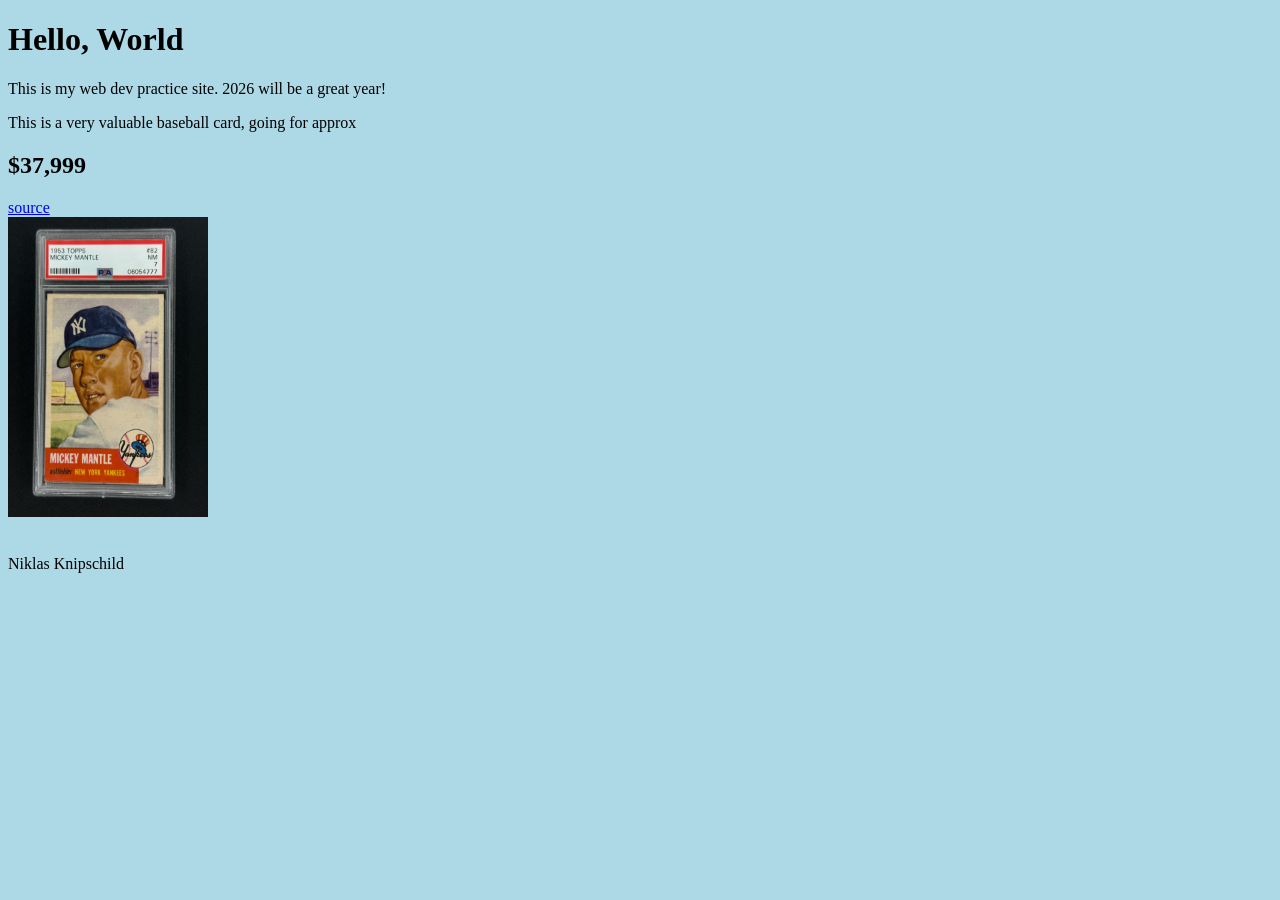
==== index.html @ 01445cd8 "baseball card update" ====
<!DOCTYPE html>
<html lang="en">
<head>
  <meta charset="UTF-8" />
  <title>Sport Cards</title>
</head>
<body style="background-color: lightblue;">
  <h1>Hello, World</h1>
  <p>This is my web dev practice site. 2026 will be a great year!</p>
  <p>This is a very valuable baseball card, going for approx <h2>$37,999</h2> 
    <a href="https://www.ebay.com/itm/306741988304?chn=ps&norover=1&mkevt=1&mkrid=711-166974-028196-7&mkcid=2&mkscid=101&itemid=306741988304&targetid=2276391439863&device=c&mktype=pla&googleloc=1015550&poi=&campaignid=22468001915&mkgroupid=176153859577&rlsatarget=pla-2276391439863&abcId=10278531&merchantid=114148381&geoid=1015550&gad_source=1&gad_campaignid=22468001915&gclid=Cj0KCQiA7-rMBhCFARIsAKnLKtA3c2M_QXJSb2DFKDX3V12thHJcble36hK7lHEg_UhygnLiJOVax10aAozYEALw_wcB">source</a><img href=s-l</a>
  <br><img src=mantle.jpg alt="baseball card" width="200" height="300">
  </p>
  <br>
  Niklas Knipschild
</body>
</html>
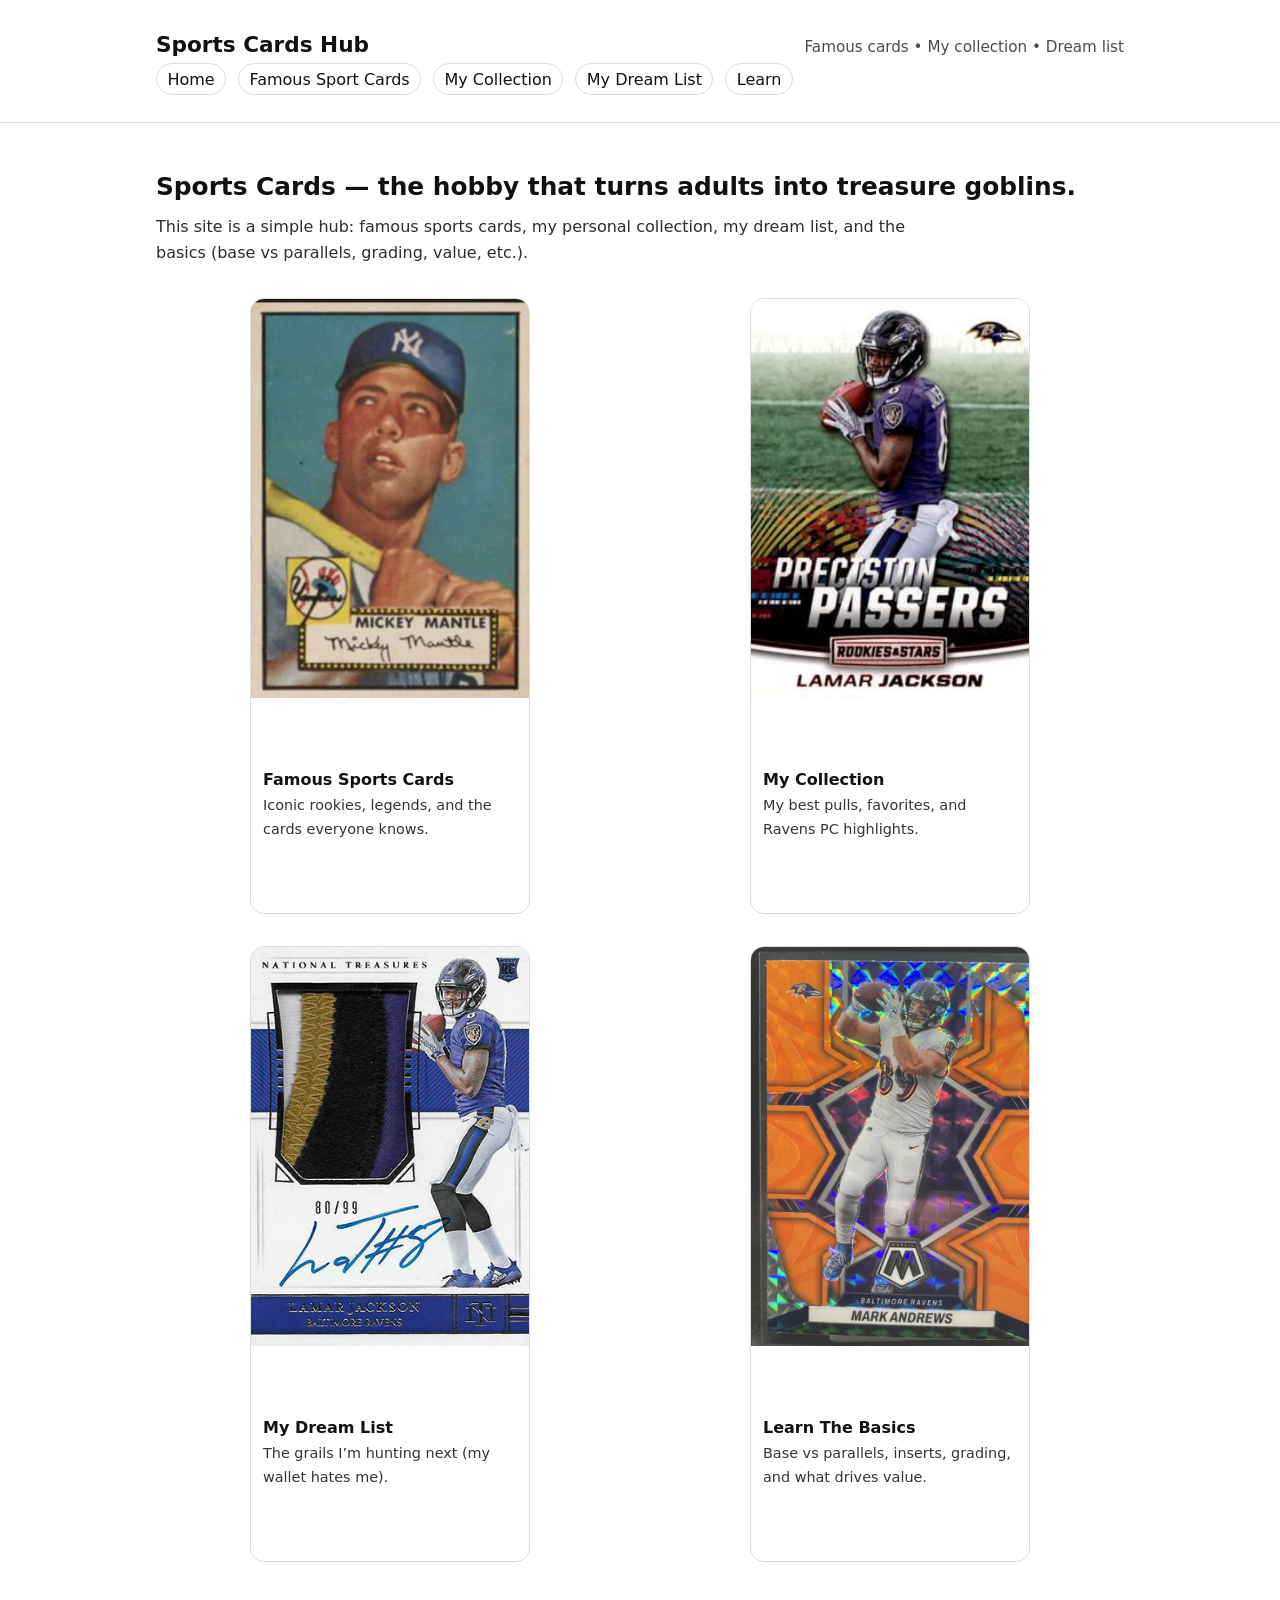
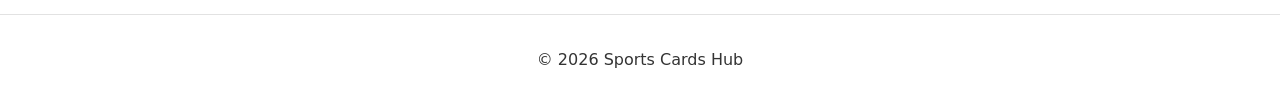
==== commit ae902647: "a small update :) I've been working on it a little bit :), I made a few updates :)" ====
--- a/index.html
+++ b/index.html
@@ -1,17 +1,107 @@
-<!DOCTYPE html>
+
+<!doctype html>
 <html lang="en">
 <head>
-  <meta charset="UTF-8" />
-  <title>Sport Cards</title>
+  <meta charset="utf-8">
+  <meta name="viewport" content="width=device-width, initial-scale=1">
+
+  <title>Sports Cards Hub | Home</title>
+  <meta name="description" content="Sports Cards Hub: famous cards, my collection, dream list, and basics for beginners.">
+
+  <!-- Favicon in same folder as this HTML file -->
+  <link rel="icon" type="image/jpeg" href="RavensLogo.jpg">
+
+  <!-- CSS file in same folder as this HTML file -->
+  <link rel="stylesheet" href="styles.css">
 </head>
-<body style="background-color: lightblue;">
-  <h1>Hello, World</h1>
-  <p>This is my web dev practice site. 2026 will be a great year!</p>
-  <p>This is a very valuable baseball card, going for approx <h2>$37,999</h2> 
-    <a href="https://www.ebay.com/itm/306741988304?chn=ps&norover=1&mkevt=1&mkrid=711-166974-028196-7&mkcid=2&mkscid=101&itemid=306741988304&targetid=2276391439863&device=c&mktype=pla&googleloc=1015550&poi=&campaignid=22468001915&mkgroupid=176153859577&rlsatarget=pla-2276391439863&abcId=10278531&merchantid=114148381&geoid=1015550&gad_source=1&gad_campaignid=22468001915&gclid=Cj0KCQiA7-rMBhCFARIsAKnLKtA3c2M_QXJSb2DFKDX3V12thHJcble36hK7lHEg_UhygnLiJOVax10aAozYEALw_wcB">source</a><img href=s-l</a>
-  <br><img src=mantle.jpg alt="baseball card" width="200" height="300">
-  </p>
-  <br>
-  Niklas Knipschild
+
+<body>
+  <!-- Header stays the same on every page so the site feels consistent -->
+  <header class="site-header">
+    <div class="container">
+      <div class="brand">
+        <h1 class="site-title">Sports Cards Hub</h1>
+        <p class="tagline">Famous cards • My collection • Dream list</p>
+      </div>
+
+      <!-- Keep nav simple; each page can reuse this exact block -->
+      <nav class="main-nav" aria-label="Primary navigation">
+        <ul>
+          <li><a href="index.html" aria-current="page">Home</a></li>
+          <li><a href="famous-sport-cards.html">Famous Sport Cards</a></li>
+          <li><a href="my-collection.html">My Collection</a></li>
+          <li><a href="my-dream-list.html">My Dream List</a></li>
+          <li><a href="about.html">Learn</a></li>
+        </ul>
+      </nav>
+    </div>
+  </header>
+
+  <main class="container">
+    <section class="hero" aria-labelledby="intro">
+      <h2 id="intro">Sports Cards — the hobby that turns adults into treasure goblins.</h2>
+      <p>
+        This site is a simple hub: famous sports cards, my personal collection, my dream list,
+        and the basics (base vs parallels, grading, value, etc.).
+      </p>
+    </section>
+
+    <!-- IMPORTANT: This wrapper class name MUST match the CSS (.featured-grid)
+         If this class name changes, the grid breaks and everything lines up in a row. -->
+    <section class="featured-grid" aria-label="Main sections">
+
+      <!-- Tile 1: Famous Sports Cards -->
+      <article class="tile">
+        <!-- I wrap the entire tile in a link so the whole card is clickable -->
+        <a class="tile-link" href="famous-sport-cards.html" aria-label="Go to Famous Sports Cards">
+          <img class="tile-img" src="images/mantle.jpg" alt="Mickey Mantle baseball card">
+          <div class="tile-text">
+            <h3>Famous Sports Cards</h3>
+            <p>Iconic rookies, legends, and the cards everyone knows.</p>
+          </div>
+        </a>
+      </article>
+
+      <!-- Tile 2: My Collection -->
+      <article class="tile">
+        <a class="tile-link" href="my-collection.html" aria-label="Go to My Collection">
+          <img class="tile-img" src="images/lamarjacksonmycard.jpg" alt="Lamar Jackson card from my collection">
+          <div class="tile-text">
+            <h3>My Collection</h3>
+            <p>My best pulls, favorites, and Ravens PC highlights.</p>
+          </div>
+        </a>
+      </article>
+
+      <!-- Tile 3: My Dream List -->
+      <article class="tile">
+        <a class="tile-link" href="my-dream-list.html" aria-label="Go to My Dream List">
+          <img class="tile-img" src="images/lamarrookie.jpg" alt="Lamar Jackson rookie card">
+          <div class="tile-text">
+            <h3>My Dream List</h3>
+            <p>The grails I’m hunting next (my wallet hates me).</p>
+          </div>
+        </a>
+      </article>
+
+      <!-- Tile 4: Learn the Basics -->
+      <article class="tile">
+        <a class="tile-link" href="about.html" aria-label="Go to Learn the Basics">
+          <img class="tile-img" src="images/markandrews.png" alt="Mark Andrews football card">
+          <div class="tile-text">
+            <h3>Learn The Basics</h3>
+            <p>Base vs parallels, inserts, grading, and what drives value.</p>
+          </div>
+        </a>
+      </article>
+
+    </section>
+  </main>
+
+  <footer class="site-footer">
+    <div class="container">
+      <p>© 2026 Sports Cards Hub</p>
+    </div>
+  </footer>
 </body>
-</html>
+</html>
--- a/styles.css
+++ b/styles.css
@@ -0,0 +1,203 @@
+/* Reset spacing so nothing weird happens */
+* {
+  box-sizing: border-box;
+  margin: 0;
+  padding: 0;
+}
+
+body {
+  font-family: system-ui, -apple-system, Segoe UI, Roboto, Arial, sans-serif;
+  line-height: 1.6;
+  color: #111;
+  background: #fff;
+}
+
+a { color: inherit; }
+
+/* Keep site centered and not full width */
+.container {
+  max-width: 1000px;
+  margin: 0 auto;
+  padding: 1rem;
+}
+
+/* Top header bar */
+.site-header {
+  border-bottom: 1px solid #ddd;
+  background: #fff;
+}
+
+/* Title + tagline layout */
+.brand {
+  display: flex;
+  flex-wrap: wrap;
+  align-items: baseline;
+  justify-content: space-between;
+  gap: 0.75rem;
+  padding: 0.75rem 0 0.25rem 0;
+}
+
+.site-title {
+  font-size: 1.35rem;
+}
+
+.tagline {
+  font-size: 0.95rem;
+  opacity: 0.75;
+}
+
+/* Nav buttons */
+.main-nav ul {
+  list-style: none;
+  display: flex;
+  flex-wrap: wrap;
+  gap: 0.75rem;
+  padding: 0 0 0.85rem 0;
+}
+
+.main-nav a {
+  text-decoration: none;
+  padding: 0.35rem 0.65rem;
+  border: 1px solid #ddd;
+  border-radius: 999px; /* makes them pill-shaped */
+}
+
+.main-nav a:hover {
+  border-color: #999;
+}
+
+/* Home intro section */
+.hero {
+  margin: 1.75rem 0 1rem 0;
+}
+
+.hero h2 {
+  font-size: 1.55rem;
+  margin-bottom: 0.5rem;
+}
+
+.hero p {
+  max-width: 75ch;
+  opacity: 0.88;
+}
+
+/* 2 column layout for cards */
+.featured-grid {
+  display: grid;
+  grid-template-columns: repeat(2, 1fr); /* always 2 across */
+  gap: 2rem;
+  justify-items: center;
+  margin: 2rem 0 2.25rem 0;
+}
+
+/* Card container */
+.tile {
+  width: 100%;
+  max-width: 280px; /* change if cards look too small/big */
+  aspect-ratio: 5 / 11; /* controls card height */
+  border: 1px solid #ddd;
+  border-radius: 14px;
+  overflow: hidden;
+  background: #fff;
+}
+
+/* Split card into image (top) + text (bottom) */
+.tile-link {
+  display: grid;
+  grid-template-rows: 65% 35%; /* adjust if text needs more space */
+  height: 100%;
+  text-decoration: none;
+}
+
+/* Makes all images same size */
+.tile-img {
+  width: 100%;
+  height: 100%;
+  object-fit: cover; /* change to contain if cropping looks bad */
+  display: block;
+}
+
+/* Bottom text area */
+.tile-text {
+  padding: 0.75rem;
+  display: flex;
+  flex-direction: column;
+  justify-content: center;
+  gap: 0.35rem;
+}
+
+.tile-text h3 {
+  font-size: 1rem;
+  line-height: 1.2;
+}
+
+.tile-text p {
+  font-size: 0.9rem;
+  opacity: 0.85;
+}
+
+/* Small hover lift effect */
+.tile:hover {
+  border-color: #999;
+  transform: translateY(-3px);
+  transition: transform 150ms ease, border-color 150ms ease;
+}
+
+/* Footer line */
+.site-footer {
+  border-top: 1px solid #ddd;
+  padding: 1rem 0;
+  text-align: center;
+  opacity: 0.85;
+}
+
+/* Inner page spacing */
+.page-header {
+  margin: 1.75rem 0 1rem 0;
+}
+
+.page-header p {
+  max-width: 80ch;
+  opacity: 0.88;
+}
+
+/* For famous cards list layout */
+.cards-list {
+  display: grid;
+  gap: 1.5rem;
+  margin: 1.5rem 0 2rem 0;
+}
+
+/* Wider article cards (famous page) */
+.tile-wide {
+  max-width: 900px;
+  aspect-ratio: auto; /* let content decide height */
+}
+
+/* Layout for wide version */
+.tile-link-wide {
+  grid-template-rows: auto;
+  grid-template-columns: 220px 1fr;
+}
+
+/* Image on wide cards */
+.tile-link-wide .tile-img {
+  height: 100%;
+  min-height: 220px;
+  object-fit: cover;
+  background: #f2f2f2;
+}
+
+.value {
+  margin-top: 0.75rem;
+}
+
+/* Mobile tweak */
+@media (max-width: 700px) {
+  .tile-link-wide {
+    grid-template-columns: 1fr; /* stack image on top */
+  }
+  .tile-link-wide .tile-img {
+    min-height: 200px;
+  }
+}
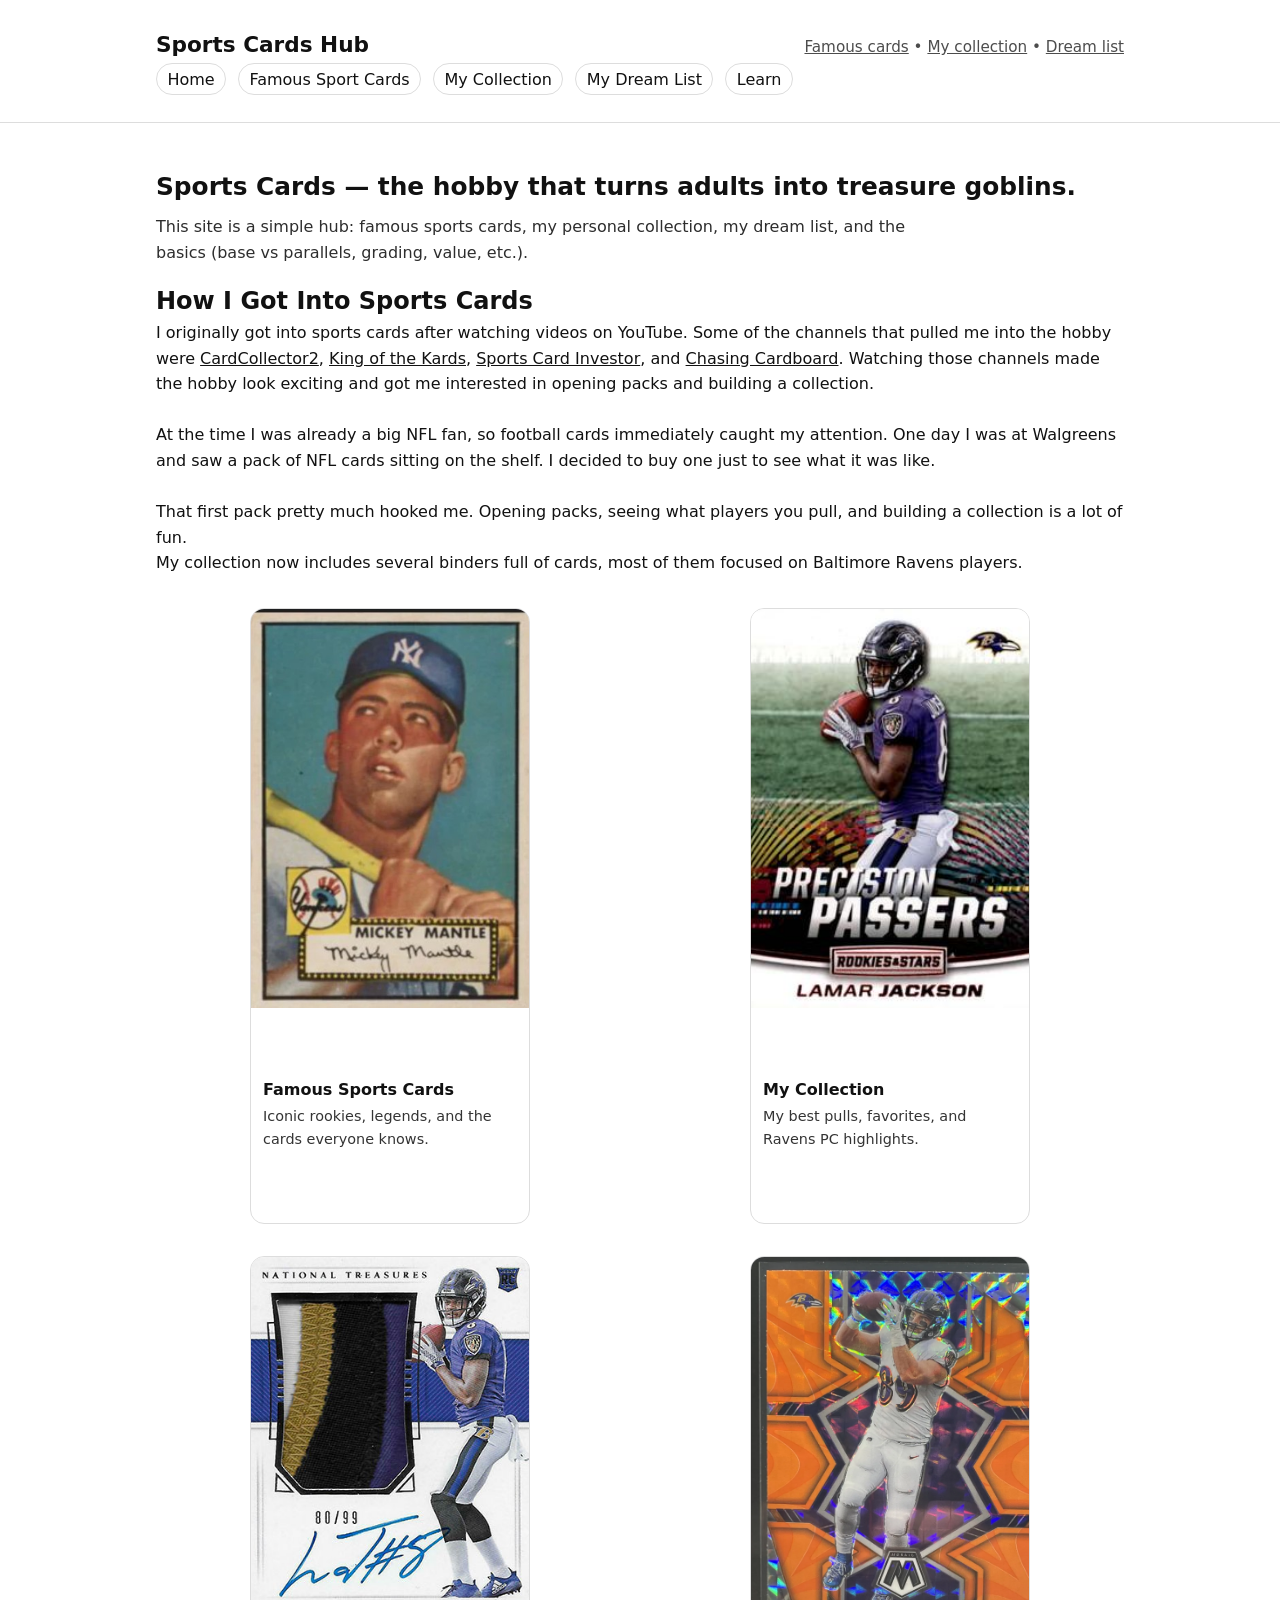
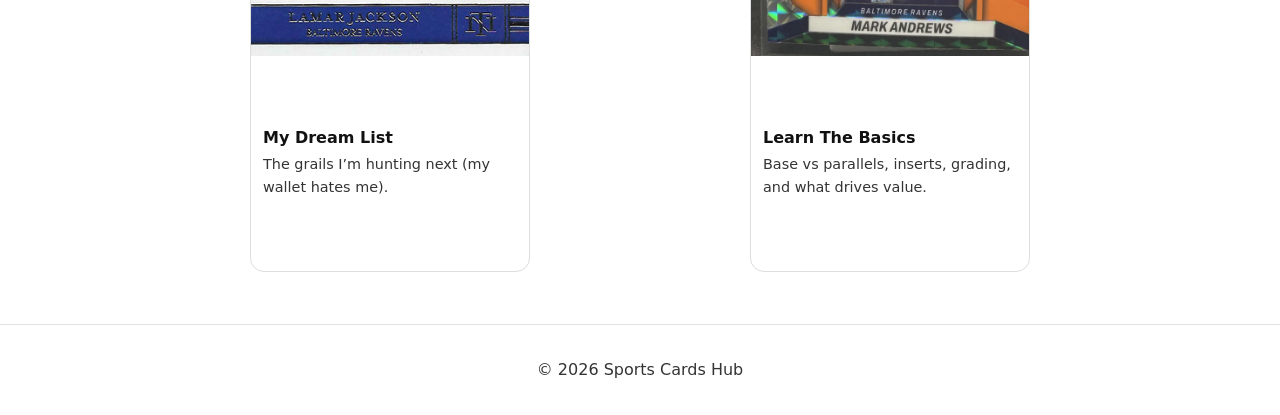
==== commit 73d665ee: "Update Updated CSS and added some more content. ALso improved links" ====
--- a/index.html
+++ b/index.html
@@ -21,7 +21,7 @@
     <div class="container">
       <div class="brand">
         <h1 class="site-title">Sports Cards Hub</h1>
-        <p class="tagline">Famous cards • My collection • Dream list</p>
+        <p class="tagline"><a href="famous-sport-cards.html">Famous cards</a> • <a href="my-collection.html">My collection</a> • <a href="my-dream-list.html">Dream list</a></p>
       </div>
 
       <!-- Keep nav simple; each page can reuse this exact block -->
@@ -45,6 +45,40 @@
         and the basics (base vs parallels, grading, value, etc.).
       </p>
     </section>
+    <section>
+
+<h2>How I Got Into Sports Cards</h2>
+
+<p>
+I originally got into sports cards after watching videos on YouTube. Some of the
+channels that pulled me into the hobby were
+<a href="https://www.youtube.com/@cardcollector2" target="_blank">CardCollector2</a>,
+<a href="https://www.youtube.com/channel/UCmga1sDx_XUqW5XN60OAn4g" target="_blank">King of the Kards</a>,
+<a href="https://www.youtube.com/@SportsCardInvestor" target="_blank">Sports Card Investor</a>,
+and
+<a href="https://www.youtube.com/@CHASINGCARDBOARD" target="_blank">Chasing Cardboard</a>.
+Watching those channels made the hobby look exciting and got me interested in
+opening packs and building a collection.
+</p>
+<br>
+<p>
+At the time I was already a big NFL fan, so football cards immediately caught my
+attention. One day I was at Walgreens and saw a pack of NFL cards sitting on the
+shelf. I decided to buy one just to see what it was like.
+</p>
+<br>
+<p>
+That first pack pretty much hooked me. Opening packs, seeing what players you
+pull, and building a collection is a lot of fun.
+</p>
+
+<p>
+My collection now includes several binders full of cards, most of them focused on
+Baltimore Ravens players.
+</p>
+
+</section>
+
 
     <!-- IMPORTANT: This wrapper class name MUST match the CSS (.featured-grid)
          If this class name changes, the grid breaks and everything lines up in a row. -->
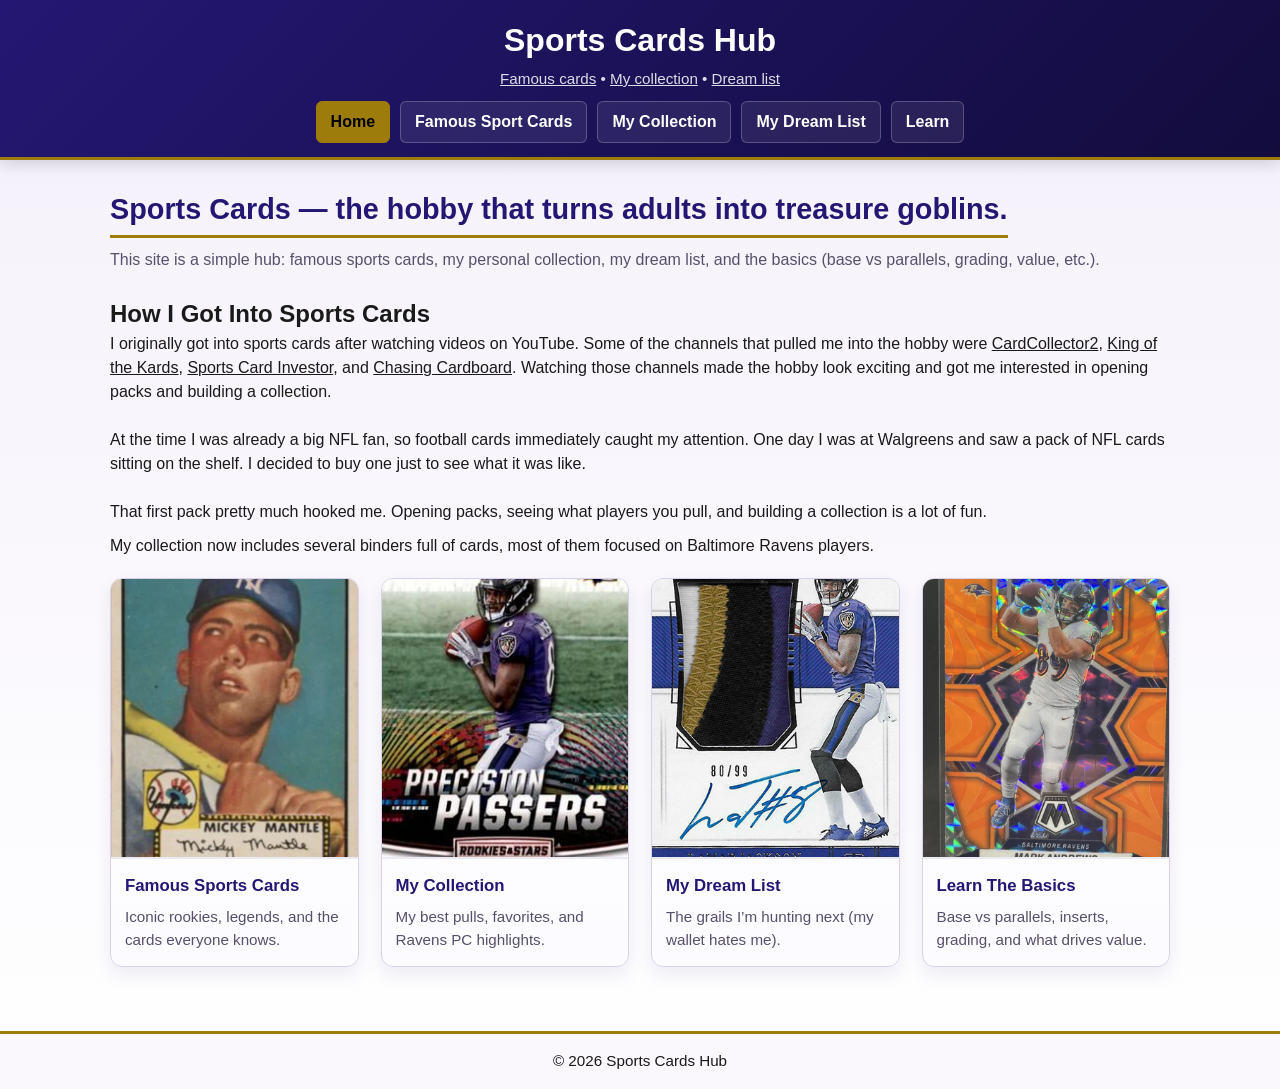
==== commit f61a43a7: "updates" ====
--- a/index.html
+++ b/index.html
@@ -38,6 +38,7 @@
   </header>
 
   <main class="container">
+    <!-- not sure if the hero section needs its own class or not, leaving it for now -->
     <section class="hero" aria-labelledby="intro">
       <h2 id="intro">Sports Cards — the hobby that turns adults into treasure goblins.</h2>
       <p>
@@ -72,10 +73,12 @@
 pull, and building a collection is a lot of fun.
 </p>
 
-<p>
+<p style="margin-top: 10px;">
 My collection now includes several binders full of cards, most of them focused on
 Baltimore Ravens players.
 </p>
+
+<!-- TODO: maybe add a photo of my binders here someday -->
 
 </section>
 
--- a/styles.css
+++ b/styles.css
@@ -1,203 +1,247 @@
-/* Reset spacing so nothing weird happens */
+/* basic reset */
 * {
   box-sizing: border-box;
   margin: 0;
   padding: 0;
 }
 
+/* ravens theme colors -- purple/gold */
+:root {
+  --ravens-purple: #241773;
+  --ravens-purple-dark: #130c3d;
+  --ravens-black: #000000;
+  --ravens-gold: #9e7c0c;
+
+  --bg-main: #f6f3fb;
+  --bg-soft: #fcfbff;
+  --text-main: #1a1a1a;
+  --text-soft: #57506a;
+  --border-soft: #d8d1ea;
+
+  --shadow-soft: 0 8px 18px rgba(36, 23, 115, 0.08);
+  --shadow-hover: 0 14px 26px rgba(36, 23, 115, 0.16);
+}
+
 body {
-  font-family: system-ui, -apple-system, Segoe UI, Roboto, Arial, sans-serif;
-  line-height: 1.6;
-  color: #111;
-  background: #fff;
-}
-
-a { color: inherit; }
-
-/* Keep site centered and not full width */
+  font-family: Arial, Helvetica, sans-serif;
+  line-height: 1.5;
+  color: var(--text-main);
+  background: linear-gradient(to bottom, #efeafb 0%, var(--bg-main) 20%, #ffffff 100%);
+}
+
+img {
+  max-width: 100%;
+  display: block;
+}
+
+a {
+  color: inherit;
+}
+
 .container {
-  max-width: 1000px;
+  max-width: 1100px;
   margin: 0 auto;
-  padding: 1rem;
-}
-
-/* Top header bar */
+  padding: 0 20px;
+}
+
+/* header */
 .site-header {
-  border-bottom: 1px solid #ddd;
-  background: #fff;
-}
-
-/* Title + tagline layout */
+  background: linear-gradient(135deg, var(--ravens-purple), var(--ravens-purple-dark));
+  color: white;
+  border-bottom: 3px solid var(--ravens-gold);
+  box-shadow: 0 4px 14px rgba(0, 0, 0, 0.15);
+}
+
 .brand {
-  display: flex;
-  flex-wrap: wrap;
-  align-items: baseline;
-  justify-content: space-between;
-  gap: 0.75rem;
-  padding: 0.75rem 0 0.25rem 0;
+  padding: 16px 0 10px;
+  text-align: center;
 }
 
 .site-title {
-  font-size: 1.35rem;
+  font-size: 2rem;
+  margin-bottom: 4px;
 }
 
 .tagline {
   font-size: 0.95rem;
-  opacity: 0.75;
-}
-
-/* Nav buttons */
+  color: rgba(255, 255, 255, 0.85);
+}
+
+/* nav */
+.main-nav {
+  padding-bottom: 14px;
+}
+
 .main-nav ul {
   list-style: none;
   display: flex;
+  justify-content: center;
   flex-wrap: wrap;
-  gap: 0.75rem;
-  padding: 0 0 0.85rem 0;
+  gap: 10px;
+}
+
+.main-nav li {
+  list-style: none;
 }
 
 .main-nav a {
+  display: inline-block;
   text-decoration: none;
-  padding: 0.35rem 0.65rem;
-  border: 1px solid #ddd;
-  border-radius: 999px; /* makes them pill-shaped */
+  color: white;
+  padding: 8px 14px;
+  border-radius: 6px;
+  border: 1px solid rgba(255, 255, 255, 0.22);
+  background: rgba(255, 255, 255, 0.08);
+  font-weight: 600;
+  transition: all 0.18s ease;
 }
 
 .main-nav a:hover {
-  border-color: #999;
-}
-
-/* Home intro section */
-.hero {
-  margin: 1.75rem 0 1rem 0;
-}
-
-.hero h2 {
-  font-size: 1.55rem;
-  margin-bottom: 0.5rem;
-}
-
-.hero p {
-  max-width: 75ch;
-  opacity: 0.88;
-}
-
-/* 2 column layout for cards */
+  background: var(--ravens-gold);
+  color: var(--ravens-black);
+  border-color: var(--ravens-gold);
+}
+
+.main-nav a[aria-current="page"] {
+  background: var(--ravens-gold);
+  color: var(--ravens-black);
+  border-color: var(--ravens-gold);
+}
+
+/* main content */
+main.container {
+  padding-top: 28px;
+  padding-bottom: 28px;
+}
+
+.hero,
+.page-header {
+  margin-bottom: 24px;
+}
+
+.hero h2,
+.page-header h2 {
+  color: var(--ravens-purple);
+  font-size: 1.8rem;
+  margin-bottom: 10px;
+  display: inline-block;
+  border-bottom: 3px solid var(--ravens-gold);
+  padding-bottom: 4px;
+}
+
+.hero p,
+.page-header p {
+  margin-bottom: 10px;
+  color: var(--text-soft);
+}
+
+/* grid layout */
 .featured-grid {
   display: grid;
-  grid-template-columns: repeat(2, 1fr); /* always 2 across */
-  gap: 2rem;
-  justify-items: center;
-  margin: 2rem 0 2.25rem 0;
-}
-
-/* Card container */
+  grid-template-columns: repeat(auto-fit, minmax(240px, 1fr));
+  gap: 22px;
+  margin-top: 20px;
+}
+
+.cards-list {
+  display: grid;
+  gap: 20px;
+  margin-top: 20px;
+}
+
+/* tiles -- tried border-radius: 0 here once, looked too boxy */
 .tile {
-  width: 100%;
-  max-width: 280px; /* change if cards look too small/big */
-  aspect-ratio: 5 / 11; /* controls card height */
-  border: 1px solid #ddd;
-  border-radius: 14px;
+  background: linear-gradient(to bottom, #ffffff, var(--bg-soft));
+  border: 1px solid var(--border-soft);
+  border-radius: 12px;
   overflow: hidden;
-  background: #fff;
-}
-
-/* Split card into image (top) + text (bottom) */
+  box-shadow: var(--shadow-soft);
+  transition: transform 0.18s ease, box-shadow 0.18s ease, border-color 0.18s ease;
+}
+
+.tile:hover {
+  transform: translateY(-4px);
+  border-color: rgba(36, 23, 115, 0.35);
+  box-shadow: var(--shadow-hover);
+}
+
 .tile-link {
-  display: grid;
-  grid-template-rows: 65% 35%; /* adjust if text needs more space */
+  display: block;
+  text-decoration: none;
   height: 100%;
-  text-decoration: none;
-}
-
-/* Makes all images same size */
+}
+
 .tile-img {
   width: 100%;
-  height: 100%;
-  object-fit: cover; /* change to contain if cropping looks bad */
-  display: block;
-}
-
-/* Bottom text area */
+  height: 280px;
+  object-fit: cover;
+  border-bottom: 2px solid rgba(36, 23, 115, 0.08);
+}
+
 .tile-text {
-  padding: 0.75rem;
-  display: flex;
-  flex-direction: column;
-  justify-content: center;
-  gap: 0.35rem;
+  padding: 14px;
 }
 
 .tile-text h3 {
-  font-size: 1rem;
-  line-height: 1.2;
+  color: var(--ravens-purple);
+  margin-bottom: 8px;
+  font-size: 1.05rem;
+  /* font-size: 1.1em; */
 }
 
 .tile-text p {
-  font-size: 0.9rem;
-  opacity: 0.85;
-}
-
-/* Small hover lift effect */
-.tile:hover {
-  border-color: #999;
-  transform: translateY(-3px);
-  transition: transform 150ms ease, border-color 150ms ease;
-}
-
-/* Footer line */
-.site-footer {
-  border-top: 1px solid #ddd;
-  padding: 1rem 0;
-  text-align: center;
-  opacity: 0.85;
-}
-
-/* Inner page spacing */
-.page-header {
-  margin: 1.75rem 0 1rem 0;
-}
-
-.page-header p {
-  max-width: 80ch;
-  opacity: 0.88;
-}
-
-/* For famous cards list layout */
-.cards-list {
+  color: var(--text-soft);
+  margin-bottom: 6px;
+  font-size: 0.95rem;
+}
+
+.tile-text p:last-child {
+  margin-bottom: 0;
+}
+
+/* wide tile layout -- only used on the famous cards page */
+.tile-wide .tile-link,
+.tile-wide .tile-link-wide {
   display: grid;
-  gap: 1.5rem;
-  margin: 1.5rem 0 2rem 0;
-}
-
-/* Wider article cards (famous page) */
-.tile-wide {
-  max-width: 900px;
-  aspect-ratio: auto; /* let content decide height */
-}
-
-/* Layout for wide version */
-.tile-link-wide {
-  grid-template-rows: auto;
   grid-template-columns: 220px 1fr;
-}
-
-/* Image on wide cards */
-.tile-link-wide .tile-img {
+  align-items: stretch;
+}
+
+.tile-link-wide .tile-img,
+.tile-wide .tile-img {
   height: 100%;
   min-height: 220px;
   object-fit: cover;
-  background: #f2f2f2;
 }
 
 .value {
-  margin-top: 0.75rem;
-}
-
-/* Mobile tweak */
+  margin-top: 10px;
+  font-weight: bold;
+  color: var(--ravens-black);
+}
+
+/* footer */
+.site-footer {
+  margin-top: 36px;
+  padding: 16px 0;
+  text-align: center;
+  background: #faf8fd;
+  border-top: 3px solid #9e7c0c;
+  font-size: 0.95rem;
+}
+
+/* responsive -- TODO: maybe add a tablet breakpoint at 900px at some point */
 @media (max-width: 700px) {
-  .tile-link-wide {
-    grid-template-columns: 1fr; /* stack image on top */
+  .site-title {
+    font-size: 1.7rem;
   }
-  .tile-link-wide .tile-img {
-    min-height: 200px;
+
+  .tile-img {
+    height: 240px;
+  }
+
+  .tile-wide .tile-link,
+  .tile-wide .tile-link-wide {
+    grid-template-columns: 1fr;
   }
 }
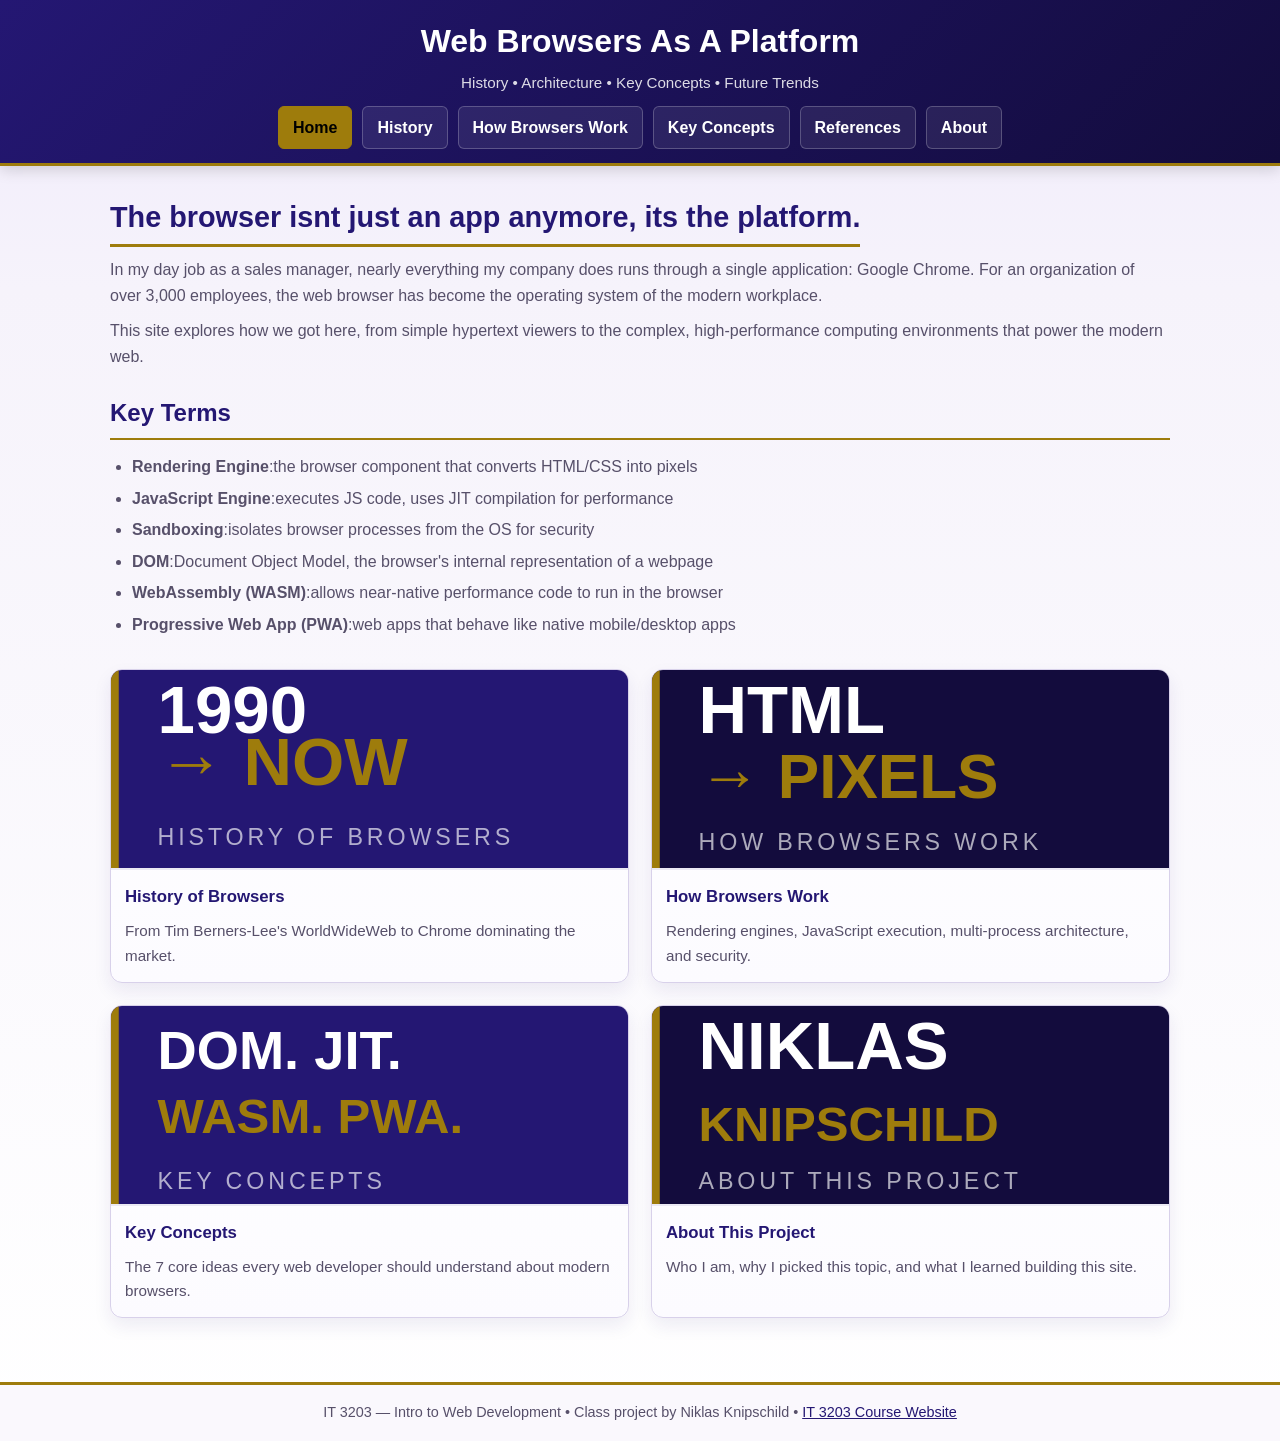
==== commit f7c38322: "content change" ====
--- a/index.html
+++ b/index.html
@@ -1,133 +1,111 @@
-
 <!doctype html>
 <html lang="en">
 <head>
   <meta charset="utf-8">
   <meta name="viewport" content="width=device-width, initial-scale=1">
 
-  <title>Sports Cards Hub | Home</title>
-  <meta name="description" content="Sports Cards Hub: famous cards, my collection, dream list, and basics for beginners.">
+  <!-- page title written for SEO -- primary keyword up front -->
+  <title>Web Browsers As A Platform | IT 3203 Web Development</title>
+  <meta name="description" content="Exploring modern web browsers as a computing platform -- history, architecture, key concepts, and future trends. IT 3203 class project by Niklas Knipschild.">
 
-  <!-- Favicon in same folder as this HTML file -->
-  <link rel="icon" type="image/jpeg" href="RavensLogo.jpg">
-
-  <!-- CSS file in same folder as this HTML file -->
   <link rel="stylesheet" href="styles.css">
 </head>
 
 <body>
-  <!-- Header stays the same on every page so the site feels consistent -->
+  <!-- header is the same on every page, keeps the site looking consistent -->
   <header class="site-header">
     <div class="container">
       <div class="brand">
-        <h1 class="site-title">Sports Cards Hub</h1>
-        <p class="tagline"><a href="famous-sport-cards.html">Famous cards</a> • <a href="my-collection.html">My collection</a> • <a href="my-dream-list.html">Dream list</a></p>
+        <!-- h1 on every page is the site name for SEO -- subpages use h2 for their main heading -->
+        <h1 class="site-title">Web Browsers As A Platform</h1>
+        <p class="tagline">History &bull; Architecture &bull; Key Concepts &bull; Future Trends</p>
       </div>
 
-      <!-- Keep nav simple; each page can reuse this exact block -->
       <nav class="main-nav" aria-label="Primary navigation">
         <ul>
           <li><a href="index.html" aria-current="page">Home</a></li>
-          <li><a href="famous-sport-cards.html">Famous Sport Cards</a></li>
-          <li><a href="my-collection.html">My Collection</a></li>
-          <li><a href="my-dream-list.html">My Dream List</a></li>
-          <li><a href="about.html">Learn</a></li>
+          <li><a href="history.html">History</a></li>
+          <li><a href="how-browsers-work.html">How Browsers Work</a></li>
+          <li><a href="key-concepts.html">Key Concepts</a></li>
+          <li><a href="references.html">References</a></li>
+          <li><a href="about.html">About</a></li>
         </ul>
       </nav>
     </div>
   </header>
 
   <main class="container">
-    <!-- not sure if the hero section needs its own class or not, leaving it for now -->
+
     <section class="hero" aria-labelledby="intro">
-      <h2 id="intro">Sports Cards — the hobby that turns adults into treasure goblins.</h2>
+      <h2 id="intro">The browser isnt just an app anymore, its the platform.</h2>
       <p>
-        This site is a simple hub: famous sports cards, my personal collection, my dream list,
-        and the basics (base vs parallels, grading, value, etc.).
+        In my day job as a sales manager, nearly everything my company does runs through a single application:
+        Google Chrome. For an organization of over 3,000 employees, the web browser has become the operating
+        system of the modern workplace.
+      </p>
+      <p>
+        This site explores how we got here, from simple hypertext viewers to the complex,
+        high-performance computing environments that power the modern web.
       </p>
     </section>
-    <section>
 
-<h2>How I Got Into Sports Cards</h2>
+    <!-- key terms section -- good for SEO and also required by the assignment -->
+    <section class="content-section">
+      <h2>Key Terms</h2>
+      <ul>
+        <li><strong>Rendering Engine</strong>:the browser component that converts HTML/CSS into pixels</li>
+        <li><strong>JavaScript Engine</strong>:executes JS code, uses JIT compilation for performance</li>
+        <li><strong>Sandboxing</strong>:isolates browser processes from the OS for security</li>
+        <li><strong>DOM</strong>:Document Object Model, the browser's internal representation of a webpage</li>
+        <li><strong>WebAssembly (WASM)</strong>:allows near-native performance code to run in the browser</li>
+        <li><strong>Progressive Web App (PWA)</strong>:web apps that behave like native mobile/desktop apps</li>
+      </ul>
+    </section>
 
-<p>
-I originally got into sports cards after watching videos on YouTube. Some of the
-channels that pulled me into the hobby were
-<a href="https://www.youtube.com/@cardcollector2" target="_blank">CardCollector2</a>,
-<a href="https://www.youtube.com/channel/UCmga1sDx_XUqW5XN60OAn4g" target="_blank">King of the Kards</a>,
-<a href="https://www.youtube.com/@SportsCardInvestor" target="_blank">Sports Card Investor</a>,
-and
-<a href="https://www.youtube.com/@CHASINGCARDBOARD" target="_blank">Chasing Cardboard</a>.
-Watching those channels made the hobby look exciting and got me interested in
-opening packs and building a collection.
-</p>
-<br>
-<p>
-At the time I was already a big NFL fan, so football cards immediately caught my
-attention. One day I was at Walgreens and saw a pack of NFL cards sitting on the
-shelf. I decided to buy one just to see what it was like.
-</p>
-<br>
-<p>
-That first pack pretty much hooked me. Opening packs, seeing what players you
-pull, and building a collection is a lot of fun.
-</p>
-
-<p style="margin-top: 10px;">
-My collection now includes several binders full of cards, most of them focused on
-Baltimore Ravens players.
-</p>
-
-<!-- TODO: maybe add a photo of my binders here someday -->
-
-</section>
-
-
-    <!-- IMPORTANT: This wrapper class name MUST match the CSS (.featured-grid)
-         If this class name changes, the grid breaks and everything lines up in a row. -->
+    <!-- 4 tiles linking to the main content pages, same pattern as my old site -->
+    <!-- IMPORTANT: the class here HAS to be featured-grid or the layout breaks -->
     <section class="featured-grid" aria-label="Main sections">
 
-      <!-- Tile 1: Famous Sports Cards -->
+      <!-- tile 1 -->
       <article class="tile">
-        <!-- I wrap the entire tile in a link so the whole card is clickable -->
-        <a class="tile-link" href="famous-sport-cards.html" aria-label="Go to Famous Sports Cards">
-          <img class="tile-img" src="images/mantle.jpg" alt="Mickey Mantle baseball card">
+        <a class="tile-link" href="history.html" aria-label="Go to Browser History">
+          <img class="tile-img" src="images/history.svg" alt="Timeline of web browser history">
           <div class="tile-text">
-            <h3>Famous Sports Cards</h3>
-            <p>Iconic rookies, legends, and the cards everyone knows.</p>
+            <h3>History of Browsers</h3>
+            <p>From Tim Berners-Lee's WorldWideWeb to Chrome dominating the market.</p>
           </div>
         </a>
       </article>
 
-      <!-- Tile 2: My Collection -->
+      <!-- tile 2 -->
       <article class="tile">
-        <a class="tile-link" href="my-collection.html" aria-label="Go to My Collection">
-          <img class="tile-img" src="images/lamarjacksonmycard.jpg" alt="Lamar Jackson card from my collection">
+        <a class="tile-link" href="how-browsers-work.html" aria-label="Go to How Browsers Work">
+          <img class="tile-img" src="images/architecture.svg" alt="Diagram of browser architecture">
           <div class="tile-text">
-            <h3>My Collection</h3>
-            <p>My best pulls, favorites, and Ravens PC highlights.</p>
+            <h3>How Browsers Work</h3>
+            <p>Rendering engines, JavaScript execution, multi-process architecture, and security.</p>
           </div>
         </a>
       </article>
 
-      <!-- Tile 3: My Dream List -->
+      <!-- tile 3 -->
       <article class="tile">
-        <a class="tile-link" href="my-dream-list.html" aria-label="Go to My Dream List">
-          <img class="tile-img" src="images/lamarrookie.jpg" alt="Lamar Jackson rookie card">
+        <a class="tile-link" href="key-concepts.html" aria-label="Go to Key Concepts">
+          <img class="tile-img" src="images/concepts.svg" alt="Web technology concept icons">
           <div class="tile-text">
-            <h3>My Dream List</h3>
-            <p>The grails I’m hunting next (my wallet hates me).</p>
+            <h3>Key Concepts</h3>
+            <p>The 7 core ideas every web developer should understand about modern browsers.</p>
           </div>
         </a>
       </article>
 
-      <!-- Tile 4: Learn the Basics -->
+      <!-- tile 4 -->
       <article class="tile">
-        <a class="tile-link" href="about.html" aria-label="Go to Learn the Basics">
-          <img class="tile-img" src="images/markandrews.png" alt="Mark Andrews football card">
+        <a class="tile-link" href="about.html" aria-label="Go to About">
+          <img class="tile-img" src="images/about.svg" alt="About this project">
           <div class="tile-text">
-            <h3>Learn The Basics</h3>
-            <p>Base vs parallels, inserts, grading, and what drives value.</p>
+            <h3>About This Project</h3>
+            <p>Who I am, why I picked this topic, and what I learned building this site.</p>
           </div>
         </a>
       </article>
@@ -137,8 +115,12 @@
 
   <footer class="site-footer">
     <div class="container">
-      <p>© 2026 Sports Cards Hub</p>
+      <!-- required by assignment -- must link to class site -->
+      <p>IT 3203 &mdash; Intro to Web Development &bull; Class project by Niklas Knipschild &bull;
+        <a href="https://ksuweb.github.io/IT3203/" target="_blank">IT 3203 Course Website</a>
+      </p>
     </div>
   </footer>
+
 </body>
-</html>+</html>
--- a/styles.css
+++ b/styles.css
@@ -1,11 +1,11 @@
-/* basic reset */
+/* basc reset -- always do this first or everything looks wierd */
 * {
   box-sizing: border-box;
   margin: 0;
   padding: 0;
 }
 
-/* ravens theme colors -- purple/gold */
+/* ravens colors -- purple and gold, keeping this from my old site */
 :root {
   --ravens-purple: #241773;
   --ravens-purple-dark: #130c3d;
@@ -24,7 +24,7 @@
 
 body {
   font-family: Arial, Helvetica, sans-serif;
-  line-height: 1.5;
+  line-height: 1.6;
   color: var(--text-main);
   background: linear-gradient(to bottom, #efeafb 0%, var(--bg-main) 20%, #ffffff 100%);
 }
@@ -34,6 +34,7 @@
   display: block;
 }
 
+/* default link color inherits so nav styles dont get overriden */
 a {
   color: inherit;
 }
@@ -44,7 +45,9 @@
   padding: 0 20px;
 }
 
-/* header */
+/* =====================
+   HEADER
+   ===================== */
 .site-header {
   background: linear-gradient(135deg, var(--ravens-purple), var(--ravens-purple-dark));
   color: white;
@@ -57,6 +60,7 @@
   text-align: center;
 }
 
+/* h1 here is the site title, not page content -- good for SEO */
 .site-title {
   font-size: 2rem;
   margin-bottom: 4px;
@@ -67,7 +71,9 @@
   color: rgba(255, 255, 255, 0.85);
 }
 
-/* nav */
+/* =====================
+   NAV
+   ===================== */
 .main-nav {
   padding-bottom: 14px;
 }
@@ -96,19 +102,23 @@
   transition: all 0.18s ease;
 }
 
+/* hover effect on nav links -- required by assignment */
 .main-nav a:hover {
   background: var(--ravens-gold);
   color: var(--ravens-black);
   border-color: var(--ravens-gold);
 }
 
+/* shows which page ur on -- aria-current=page targets this */
 .main-nav a[aria-current="page"] {
   background: var(--ravens-gold);
   color: var(--ravens-black);
   border-color: var(--ravens-gold);
 }
 
-/* main content */
+/* =====================
+   MAIN CONTENT AREA
+   ===================== */
 main.container {
   padding-top: 28px;
   padding-bottom: 28px;
@@ -119,6 +129,7 @@
   margin-bottom: 24px;
 }
 
+/* underline effect on section headings */
 .hero h2,
 .page-header h2 {
   color: var(--ravens-purple);
@@ -135,21 +146,26 @@
   color: var(--text-soft);
 }
 
-/* grid layout */
+/* =====================
+   GRID LAYOUT -- using CSS grid per assignment req
+   ===================== */
 .featured-grid {
   display: grid;
-  grid-template-columns: repeat(auto-fit, minmax(240px, 1fr));
+  grid-template-columns: repeat(auto-fit, minmax(400px, 1fr));
   gap: 22px;
   margin-top: 20px;
 }
 
-.cards-list {
+/* single column list layout used on some pages */
+.content-list {
   display: grid;
   gap: 20px;
   margin-top: 20px;
 }
 
-/* tiles -- tried border-radius: 0 here once, looked too boxy */
+/* =====================
+   TILES / CARDS
+   ===================== */
 .tile {
   background: linear-gradient(to bottom, #ffffff, var(--bg-soft));
   border: 1px solid var(--border-soft);
@@ -159,6 +175,7 @@
   transition: transform 0.18s ease, box-shadow 0.18s ease, border-color 0.18s ease;
 }
 
+/* hover effect on tiles */
 .tile:hover {
   transform: translateY(-4px);
   border-color: rgba(36, 23, 115, 0.35);
@@ -173,8 +190,9 @@
 
 .tile-img {
   width: 100%;
-  height: 280px;
+  height: 200px;
   object-fit: cover;
+  object-position: left center;
   border-bottom: 2px solid rgba(36, 23, 115, 0.08);
 }
 
@@ -182,11 +200,11 @@
   padding: 14px;
 }
 
+/* using element selector here -- one of the 3 required selector types */
 .tile-text h3 {
   color: var(--ravens-purple);
   margin-bottom: 8px;
   font-size: 1.05rem;
-  /* font-size: 1.1em; */
 }
 
 .tile-text p {
@@ -199,49 +217,242 @@
   margin-bottom: 0;
 }
 
-/* wide tile layout -- only used on the famous cards page */
+/* =====================
+   WIDE TILE -- used on content pages for side-by-side layout
+   ===================== */
 .tile-wide .tile-link,
 .tile-wide .tile-link-wide {
   display: grid;
-  grid-template-columns: 220px 1fr;
+  grid-template-columns: 200px 1fr;
   align-items: stretch;
 }
 
 .tile-link-wide .tile-img,
 .tile-wide .tile-img {
   height: 100%;
-  min-height: 220px;
+  min-height: 180px;
   object-fit: cover;
 }
 
-.value {
-  margin-top: 10px;
-  font-weight: bold;
-  color: var(--ravens-black);
-}
-
-/* footer */
+/* =====================
+   CONTENT SECTIONS -- for the text heavy pages
+   ===================== */
+.content-section {
+  margin-bottom: 32px;
+}
+
+/* class selector -- another required selector type */
+.content-section h2 {
+  color: var(--ravens-purple);
+  font-size: 1.5rem;
+  border-bottom: 2px solid var(--ravens-gold);
+  padding-bottom: 6px;
+  margin-bottom: 14px;
+}
+
+.content-section h3 {
+  color: var(--ravens-purple-dark);
+  font-size: 1.15rem;
+  margin: 16px 0 8px;
+}
+
+.content-section p {
+  color: var(--text-soft);
+  margin-bottom: 12px;
+}
+
+/* lists inside content sections */
+.content-section ul,
+.content-section ol {
+  margin-left: 22px;
+  margin-bottom: 14px;
+  color: var(--text-soft);
+}
+
+.content-section li {
+  margin-bottom: 6px;
+}
+
+/* =====================
+   TABLE STYLES -- required by the assignment
+   ===================== */
+.styled-table {
+  width: 100%;
+  border-collapse: collapse;
+  margin: 20px 0;
+  font-size: 0.95rem;
+  box-shadow: var(--shadow-soft);
+  border-radius: 8px;
+  overflow: hidden;
+}
+
+/* ID selector -- the third required selector type */
+#browser-comparison th {
+  background: var(--ravens-purple);
+  color: white;
+  padding: 12px 16px;
+  text-align: left;
+  font-weight: 600;
+}
+
+.styled-table td {
+  padding: 10px 16px;
+  border-bottom: 1px solid var(--border-soft);
+  color: var(--text-soft);
+}
+
+/* alternating row colors for readability */
+.styled-table tr:nth-child(even) {
+  background: var(--bg-soft);
+}
+
+.styled-table tr:hover {
+  background: #ede8f7;
+}
+
+/* =====================
+   KEY CONCEPTS CARDS
+   ===================== */
+.concept-card {
+  background: white;
+  border: 1px solid var(--border-soft);
+  border-left: 4px solid var(--ravens-purple);
+  border-radius: 8px;
+  padding: 18px 20px;
+  margin-bottom: 18px;
+  box-shadow: var(--shadow-soft);
+}
+
+.concept-card h3 {
+  color: var(--ravens-purple);
+  margin-bottom: 8px;
+  font-size: 1.1rem;
+}
+
+.concept-card p {
+  color: var(--text-soft);
+  font-size: 0.95rem;
+}
+
+/* =====================
+   REFERENCES PAGE
+   ===================== */
+.ref-section {
+  margin-bottom: 30px;
+}
+
+.ref-section h2 {
+  color: var(--ravens-purple);
+  font-size: 1.4rem;
+  border-bottom: 2px solid var(--ravens-gold);
+  padding-bottom: 6px;
+  margin-bottom: 14px;
+}
+
+.ref-item {
+  background: white;
+  border: 1px solid var(--border-soft);
+  border-radius: 8px;
+  padding: 14px 18px;
+  margin-bottom: 12px;
+  box-shadow: var(--shadow-soft);
+}
+
+.ref-item p {
+  color: var(--text-soft);
+  font-size: 0.93rem;
+  margin-bottom: 4px;
+}
+
+.ref-item a {
+  color: var(--ravens-purple);
+  text-decoration: underline;
+  font-size: 0.9rem;
+}
+
+.ref-item a:hover {
+  color: var(--ravens-gold);
+}
+
+/* =====================
+   ABOUT PAGE
+   ===================== */
+.about-card {
+  background: white;
+  border: 1px solid var(--border-soft);
+  border-radius: 12px;
+  padding: 24px;
+  margin-bottom: 24px;
+  box-shadow: var(--shadow-soft);
+}
+
+.about-card h2 {
+  color: var(--ravens-purple);
+  font-size: 1.5rem;
+  border-bottom: 2px solid var(--ravens-gold);
+  padding-bottom: 6px;
+  margin-bottom: 14px;
+}
+
+.about-card p {
+  color: var(--text-soft);
+  margin-bottom: 10px;
+}
+
+.about-card ul {
+  margin-left: 20px;
+  color: var(--text-soft);
+}
+
+.about-card li {
+  margin-bottom: 6px;
+}
+
+/* =====================
+   FOOTER
+   ===================== */
 .site-footer {
   margin-top: 36px;
   padding: 16px 0;
   text-align: center;
   background: #faf8fd;
-  border-top: 3px solid #9e7c0c;
-  font-size: 0.95rem;
-}
-
-/* responsive -- TODO: maybe add a tablet breakpoint at 900px at some point */
+  border-top: 3px solid var(--ravens-gold);
+  font-size: 0.9rem;
+  color: var(--text-soft);
+}
+
+.site-footer a {
+  color: var(--ravens-purple);
+  text-decoration: underline;
+}
+
+.site-footer a:hover {
+  color: var(--ravens-gold);
+}
+
+/* =====================
+   RESPONSIVE -- mobile breakpoint
+   ===================== */
 @media (max-width: 700px) {
   .site-title {
-    font-size: 1.7rem;
+    font-size: 1.6rem;
   }
 
   .tile-img {
-    height: 240px;
+    height: 200px;
   }
 
+  .featured-grid {
+    grid-template-columns: 1fr;
+  }
+
+  /* stack wide tiles on mobile */
   .tile-wide .tile-link,
   .tile-wide .tile-link-wide {
     grid-template-columns: 1fr;
   }
-}+
+  .styled-table {
+    font-size: 0.85rem;
+  }
+}
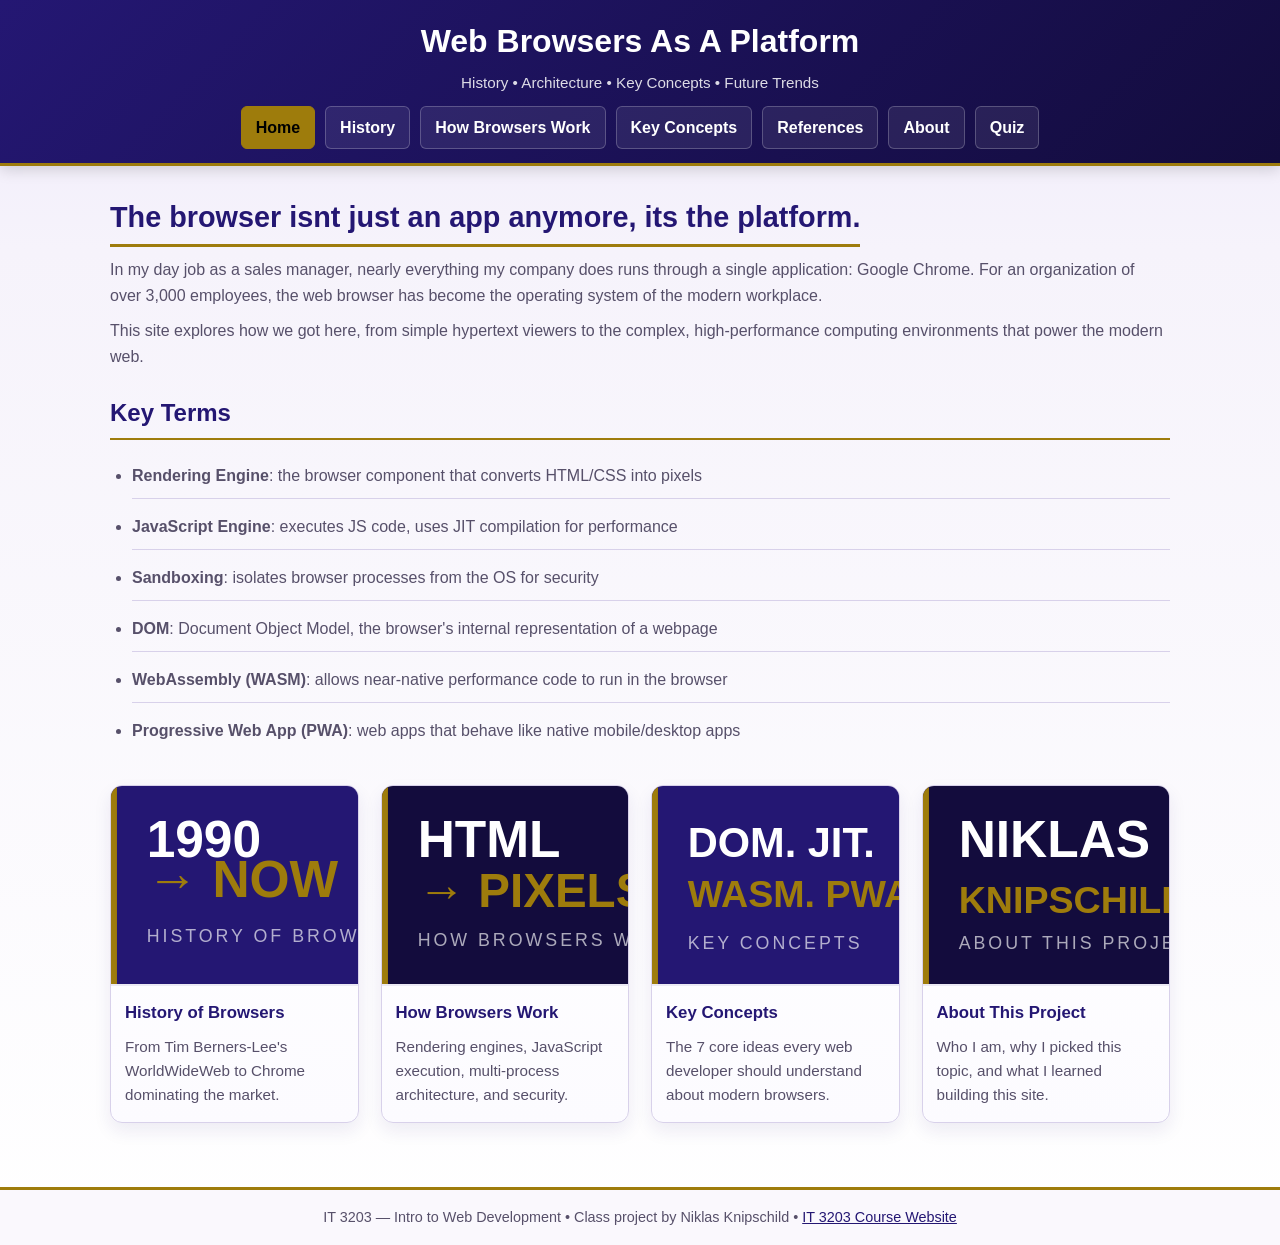
==== commit 4032a6c4: "quiz update" ====
--- a/index.html
+++ b/index.html
@@ -29,6 +29,7 @@
           <li><a href="key-concepts.html">Key Concepts</a></li>
           <li><a href="references.html">References</a></li>
           <li><a href="about.html">About</a></li>
+          <li><a href="quiz.html">Quiz</a></li>
         </ul>
       </nav>
     </div>
@@ -52,13 +53,13 @@
     <!-- key terms section -- good for SEO and also required by the assignment -->
     <section class="content-section">
       <h2>Key Terms</h2>
-      <ul>
-        <li><strong>Rendering Engine</strong>:the browser component that converts HTML/CSS into pixels</li>
-        <li><strong>JavaScript Engine</strong>:executes JS code, uses JIT compilation for performance</li>
-        <li><strong>Sandboxing</strong>:isolates browser processes from the OS for security</li>
-        <li><strong>DOM</strong>:Document Object Model, the browser's internal representation of a webpage</li>
-        <li><strong>WebAssembly (WASM)</strong>:allows near-native performance code to run in the browser</li>
-        <li><strong>Progressive Web App (PWA)</strong>:web apps that behave like native mobile/desktop apps</li>
+      <ul class="key-terms-list">
+        <li><strong>Rendering Engine</strong>: the browser component that converts HTML/CSS into pixels</li>
+        <li><strong>JavaScript Engine</strong>: executes JS code, uses JIT compilation for performance</li>
+        <li><strong>Sandboxing</strong>: isolates browser processes from the OS for security</li>
+        <li><strong>DOM</strong>: Document Object Model, the browser's internal representation of a webpage</li>
+        <li><strong>WebAssembly (WASM)</strong>: allows near-native performance code to run in the browser</li>
+        <li><strong>Progressive Web App (PWA)</strong>: web apps that behave like native mobile/desktop apps</li>
       </ul>
     </section>
 
--- a/styles.css
+++ b/styles.css
@@ -151,7 +151,7 @@
    ===================== */
 .featured-grid {
   display: grid;
-  grid-template-columns: repeat(auto-fit, minmax(400px, 1fr));
+  grid-template-columns: repeat(auto-fit, minmax(220px, 1fr));
   gap: 22px;
   margin-top: 20px;
 }
@@ -431,6 +431,268 @@
 }
 
 /* =====================
+   KEY TERMS LIST -- spacing fix so it doesnt look cramped
+   ===================== */
+.key-terms-list {
+  margin-left: 22px;
+  color: var(--text-soft);
+}
+
+/* each term gets its own breathing room */
+.key-terms-list li {
+  padding: 10px 0;
+  border-bottom: 1px solid var(--border-soft);
+  line-height: 1.5;
+}
+
+.key-terms-list li:last-child {
+  border-bottom: none;
+}
+
+/* =====================
+   QUIZ PAGE STYLES -- keeping it consistent with the rest of the site
+   ===================== */
+
+/* each question gets its own card -- same style as the concept cards */
+.quiz-form {
+  margin-top: 10px;
+}
+
+.quiz-question {
+  background: white;
+  border: 1px solid var(--border-soft);
+  border-left: 4px solid var(--ravens-purple);
+  border-radius: 8px;
+  padding: 20px 22px;
+  margin-bottom: 20px;
+  box-shadow: var(--shadow-soft);
+}
+
+.question-num {
+  color: var(--ravens-purple);
+  font-weight: 700;
+}
+
+.question-text {
+  font-size: 1rem;
+  color: var(--text-main);
+  margin-bottom: 14px;
+  line-height: 1.5;
+}
+
+/* fill in the blank input -- match the purple theme */
+.fitb-wrap {
+  margin-top: 8px;
+}
+
+.fitb-input {
+  padding: 9px 13px;
+  border: 2px solid var(--border-soft);
+  border-radius: 6px;
+  font-size: 1rem;
+  width: 260px;
+  color: var(--text-main);
+  transition: border-color 0.18s ease;
+}
+
+.fitb-input:focus {
+  outline: none;
+  border-color: var(--ravens-purple);
+}
+
+/* radio and checkbox answer list -- no default list styling */
+.choice-list {
+  list-style: none;
+  margin: 0;
+  padding: 0;
+  display: flex;
+  flex-direction: column;
+  gap: 10px;
+}
+
+/* each label is the whole clickable row -- easier to click */
+.choice-label {
+  display: flex;
+  align-items: center;
+  gap: 10px;
+  cursor: pointer;
+  color: var(--text-soft);
+  padding: 8px 12px;
+  border-radius: 6px;
+  border: 1px solid transparent;
+  transition: background 0.14s ease, border-color 0.14s ease;
+}
+
+.choice-label:hover {
+  background: var(--bg-main);
+  border-color: var(--border-soft);
+}
+
+/* make the radio and checkbox a little bigger so they're easier to see */
+.choice-label input[type="radio"],
+.choice-label input[type="checkbox"] {
+  width: 17px;
+  height: 17px;
+  accent-color: var(--ravens-purple);
+  flex-shrink: 0;
+  cursor: pointer;
+}
+
+/* submit and retake buttons */
+.quiz-actions {
+  margin-top: 24px;
+  display: flex;
+  gap: 14px;
+}
+
+.quiz-btn {
+  padding: 11px 28px;
+  border: none;
+  border-radius: 7px;
+  font-size: 1rem;
+  font-weight: 700;
+  cursor: pointer;
+  transition: background 0.18s ease, transform 0.12s ease;
+}
+
+.quiz-btn:active {
+  transform: scale(0.97);
+}
+
+.quiz-btn-submit {
+  background: var(--ravens-purple);
+  color: white;
+}
+
+.quiz-btn-submit:hover {
+  background: var(--ravens-purple-dark);
+}
+
+.quiz-btn-retake {
+  background: var(--ravens-gold);
+  color: white;
+}
+
+.quiz-btn-retake:hover {
+  background: #7c6209;
+}
+
+/* results section -- hidden by default, JS shows it after submit */
+.quiz-results {
+  display: none;
+  margin-top: 10px;
+}
+
+/* score summary box at the top -- green for pass, red for fail */
+.result-score {
+  display: flex;
+  flex-direction: column;
+  align-items: flex-start;
+  gap: 6px;
+  padding: 22px 26px;
+  border-radius: 10px;
+  margin-bottom: 24px;
+  border-left: 6px solid;
+}
+
+/* green for pass */
+.result-pass {
+  background: #edfaf2;
+  border-color: #27ae60;
+}
+
+/* red for fail */
+.result-fail {
+  background: #fdecea;
+  border-color: #e74c3c;
+}
+
+.result-verdict {
+  font-size: 1.6rem;
+  font-weight: 700;
+}
+
+.result-pass .result-verdict {
+  color: #1e8449;
+}
+
+.result-fail .result-verdict {
+  color: #c0392b;
+}
+
+.result-num {
+  font-size: 1.1rem;
+  font-weight: 600;
+  color: var(--text-main);
+}
+
+.result-msg {
+  color: var(--text-soft);
+  font-size: 0.95rem;
+}
+
+/* per-question feedback heading */
+.breakdown-heading {
+  color: var(--ravens-purple);
+  font-size: 1.2rem;
+  margin-bottom: 14px;
+  border-bottom: 2px solid var(--ravens-gold);
+  padding-bottom: 6px;
+}
+
+/* each feedback row -- green for right, red for wrong */
+.feedback-item {
+  display: flex;
+  align-items: flex-start;
+  gap: 12px;
+  padding: 13px 16px;
+  border-radius: 8px;
+  margin-bottom: 10px;
+  border: 1px solid;
+}
+
+/* green for correct */
+.feedback-correct {
+  background: #edfaf2;
+  border-color: #a9dfbf;
+}
+
+/* red for wrong -- makes it obvious */
+.feedback-wrong {
+  background: #fdecea;
+  border-color: #f5c6cb;
+}
+
+.feedback-icon {
+  font-size: 1.2rem;
+  font-weight: 700;
+  flex-shrink: 0;
+  margin-top: 1px;
+}
+
+.feedback-correct .feedback-icon {
+  color: #1e8449;
+}
+
+.feedback-wrong .feedback-icon {
+  color: #c0392b;
+}
+
+.feedback-text {
+  display: flex;
+  flex-direction: column;
+  gap: 4px;
+  font-size: 0.95rem;
+  color: var(--text-main);
+}
+
+/* shows the right answer under wrong ones */
+.correct-answer {
+  color: #1e8449;
+  font-size: 0.9rem;
+}
+
+/* =====================
    RESPONSIVE -- mobile breakpoint
    ===================== */
 @media (max-width: 700px) {
